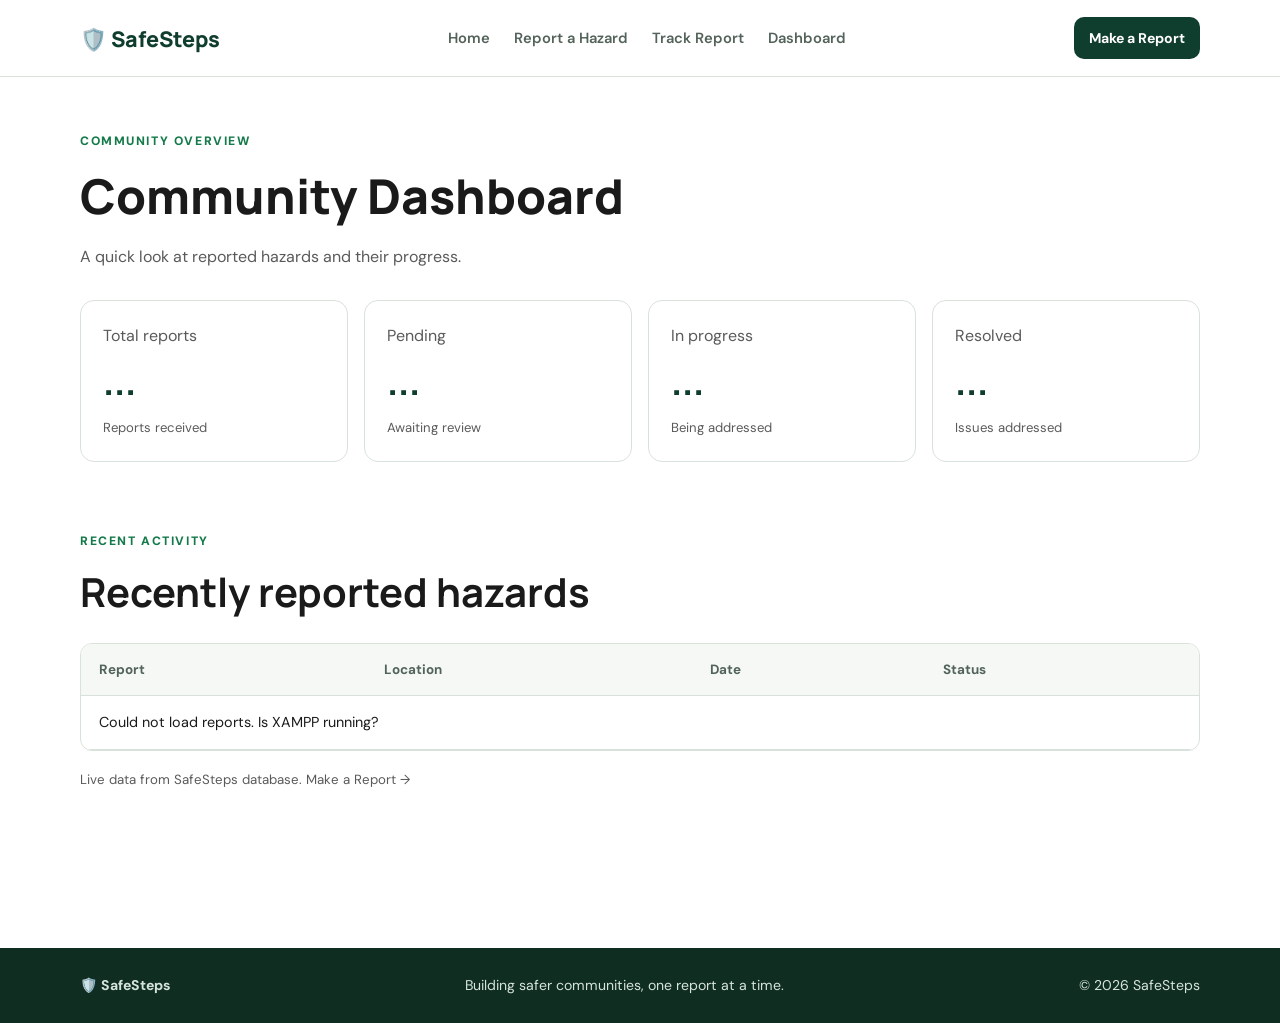
==== dashboard.html @ e87a07fa "SafeSteps first version" ====
<!DOCTYPE html>
<html lang="en">
<head>
  <meta charset="UTF-8">
  <meta name="viewport" content="width=device-width, initial-scale=1.0">
  <title>Dashboard | SafeSteps</title>
  <link rel="stylesheet" href="css/design.css">
</head>
<body>

  <header class="site-header">
    <nav class="container navbar">
      <a class="logo" href="index.html">🛡️ SafeSteps</a>
      <ul class="nav-links">
        <li><a href="index.html">Home</a></li>
        <li><a href="reports.html">Report a Hazard</a></li>
        <li><a href="track.html">Track Report</a></li>
        <li><a href="dashboard.html">Dashboard</a></li>
      </ul>
      <a class="button small" href="reports.html">Make a Report</a>
    </nav>
  </header>

  <main class="container page">
    <p class="eyebrow">COMMUNITY OVERVIEW</p>
    <h1>Community Dashboard</h1>
    <p class="muted">A quick look at reported hazards and their progress.</p>

    <div class="stats">
      <article class="stat">
        <p>Total reports</p>
        <strong id="totalCount">...</strong>
        <span>Reports received</span>
      </article>
      <article class="stat">
        <p>Pending</p>
        <strong id="pendingCount">...</strong>
        <span>Awaiting review</span>
      </article>
      <article class="stat">
        <p>In progress</p>
        <strong id="progressCount">...</strong>
        <span>Being addressed</span>
      </article>
      <article class="stat">
        <p>Resolved</p>
        <strong id="resolvedCount">...</strong>
        <span>Issues addressed</span>
      </article>
    </div>

    <section class="section">
      <p class="eyebrow">RECENT ACTIVITY</p>
      <h2>Recently reported hazards</h2>
      <div class="table-wrap">
        <table>
          <thead>
            <tr>
              <th>Report</th>
              <th>Location</th>
              <th>Date</th>
              <th>Status</th>
            </tr>
          </thead>
          <tbody id="reportsTable">
            <tr><td colspan="4">Loading live reports...</td></tr>
          </tbody>
        </table>
      </div>
      <p class="hint">Live data from SafeSteps database. <a href="reports.html">Make a Report →</a></p>
    </section>
  </main>

  <footer>
    <div class="container footer">
      <strong>🛡️ SafeSteps</strong>
      <span>Building safer communities, one report at a time.</span>
      <span>© 2026 SafeSteps</span>
    </div>
  </footer>

<script>
async function loadDashboard() {
  try {
    const res = await fetch('get_reports.php');
    const data = await res.json();
    if (!data.success) throw new Error('Failed');
    document.getElementById('totalCount').textContent = data.counts.total;
    document.getElementById('pendingCount').textContent = data.counts.pending;
    document.getElementById('progressCount').textContent = data.counts.progress;
    document.getElementById('resolvedCount').textContent = data.counts.resolved;

    const tbody = document.getElementById('reportsTable');
    if (data.reports.length === 0) {
      tbody.innerHTML = '<tr><td colspan="4">No reports yet.</td></tr>';
      return;
    }
    tbody.innerHTML = data.reports.map(r => {
      const date = new Date(r.created_at).toLocaleDateString('en-GB', {day:'numeric', month:'short', year:'numeric'});
      const cls = r.status.toLowerCase() === 'pending' ? 'pending' : r.status.toLowerCase().includes('progress') ? 'progress' : 'resolved';
      return `<tr><td>${r.hazard_type} <br><small>${r.reference_number}</small></td><td>${r.location}</td><td>${date}</td><td><span class="status ${cls}">${r.status}</span></td></tr>`;
    }).join('');
  } catch(e) {
    document.getElementById('reportsTable').innerHTML = '<tr><td colspan="4">Could not load reports. Is XAMPP running?</td></tr>';
  }
}
loadDashboard();
</script>
</body>
</html>
---- css/design.css ----
@import url('https://fonts.googleapis.com/css2?family=DM+Sans:wght@400;500;600;700&family=Manrope:wght@500;600;700;800&display=swap');

:root {
  --green: #147A4A;
  --dark: #0F3D2E;
  --ink: #1A1A1A;
  --muted: #5A5A5A;
  --line: #D9E2DA;
  --soft: #F6F8F6;
  --pale: #EAF3ED;
  --amber: #FFB020;
  --white: #FFFFFF;
}

* {
  box-sizing: border-box;
}

body {
  margin: 0;
  font-family: 'DM Sans', Arial, sans-serif;
  color: var(--ink);
  line-height: 1.6;
}

a {
  text-decoration: none;
  color: inherit;
}

.container {
  width: min(1120px, calc(100% - 40px));
  margin: auto;
}

/* ---------- HEADER / NAV ---------- */
.site-header {
  border-bottom: 1px solid var(--line);
  background: white;
}

.navbar {
  min-height: 76px;
  display: flex;
  align-items: center;
  justify-content: space-between;
  gap: 22px;
}

.logo {
  font: 800 1.35rem Manrope, sans-serif;
  color: var(--dark);
  white-space: nowrap;
}

.nav-links {
  display: flex;
  gap: 24px;
  list-style: none;
  padding: 0;
  margin: 0;
}

.nav-links a {
  font-size: .92rem;
  font-weight: 600;
  color: #53635a;
}

.nav-links a:hover {
  color: var(--green);
}

/* ---------- BUTTONS ---------- */
.button {
  display: inline-block;
  background: var(--green);
  color: white;
  border: 0;
  border-radius: 9px;
  padding: 13px 21px;
  font-weight: 700;
  cursor: pointer;
}

.button:hover {
  background: var(--dark);
}

.button.small {
  padding: 10px 15px;
  font-size: .88rem;
}

.button.outline {
  background: transparent;
  color: var(--green);
  border: 1px solid #b8d5c5;
  margin-left: 8px;
}

.button.light {
  background: white;
  color: var(--dark);
}

/* ---------- HERO ---------- */
.hero {
  background: linear-gradient(120deg, #f1f8f3, #f8fbf8 60%, #e6f2e9);
}

.hero-inner {
  min-height: 500px;
  display: grid;
  grid-template-columns: 1.2fr .8fr;
  align-items: center;
  gap: 60px;
  padding-top: 50px;
  padding-bottom: 50px;
}

.eyebrow {
  font-size: .76rem;
  font-weight: 800;
  letter-spacing: .13em;
  color: var(--green);
  margin: 0 0 12px;
}

.hero h1 {
  font: 800 clamp(3rem, 6vw, 5rem)/1.08 Manrope, sans-serif;
  letter-spacing: -.05em;
  margin: 0;
}

.hero h1 span {
  color: var(--green);
}

.intro {
  max-width: 550px;
  color: var(--muted);
  font-size: 1.1rem;
  margin: 22px 0 28px;
}

.hero-box {
  padding: 40px;
  border-radius: 22px;
  background: white;
  box-shadow: 0 14px 40px #123c2a14;
}

.shield {
  font-size: 3rem;
}

.hero-box h2 {
  font: 700 2rem Manrope, sans-serif;
}

.hero-box p,
.muted {
  color: var(--muted);
}

/* ---------- SECTIONS / CARDS ---------- */
.section {
  padding-top: 70px;
  padding-bottom: 70px;
}

.section h2,
h2 {
  font: 700 clamp(1.8rem, 4vw, 2.5rem) Manrope, sans-serif;
  margin: 0 0 24px;
}

.cards {
  display: grid;
  grid-template-columns: repeat(3, 1fr);
  gap: 18px;
}

.cards.four {
  grid-template-columns: repeat(4, 1fr);
}

.card {
  padding: 26px;
  border: 1px solid var(--line);
  border-radius: 14px;
  background: white;
}

.card > b {
  color: #9bb9a7;
}

.card h3 {
  font: 700 1.15rem Manrope, sans-serif;
  margin: 16px 0 8px;
}

.card p {
  color: var(--muted);
  margin: 0;
}

.soft {
  background: var(--soft);
}

.callout {
  margin-top: 70px;
  margin-bottom: 70px;
  padding: 38px 44px;
  border-radius: 18px;
  background: var(--dark);
  color: white;
  display: flex;
  justify-content: space-between;
  align-items: center;
  gap: 20px;
}

.callout h2 {
  margin: 0 0 8px;
}

.callout p {
  margin: 0;
  color: #d2e5da;
}

/* ---------- FOOTER ---------- */
footer {
  background: #102d22;
  color: #d6e5dc;
  padding: 26px 0;
}

.footer {
  display: flex;
  justify-content: space-between;
  gap: 18px;
  flex-wrap: wrap;
  font-size: .88rem;
}

/* ---------- PAGE / FORM ---------- */
.page {
  padding-top: 55px;
  padding-bottom: 70px;
  min-height: 70vh;
}

.page h1 {
  font: 800 clamp(2.2rem, 5vw, 3rem) Manrope, sans-serif;
  margin: 0;
}

.form {
  max-width: 850px;
  margin: 30px auto;
  padding: 30px;
  border: 1px solid var(--line);
  border-radius: 16px;
  box-shadow: 0 14px 40px #123c2a10;
}

.form-grid {
  display: grid;
  grid-template-columns: 1fr 1fr;
  gap: 18px;
}

.form label {
  display: flex;
  flex-direction: column;
  gap: 8px;
  font-weight: 700;
  font-size: .92rem;
}

.form input,
.form select,
.form textarea {
  width: 100%;
  padding: 12px;
  border: 1px solid #d7e1da;
  border-radius: 8px;
  font: inherit;
}

.form input:focus,
.form select:focus,
.form textarea:focus {
  outline: 2px solid #b8d5c5;
  border-color: var(--green);
}

.form .wide {
  grid-column: 1 / -1;
}

.hint {
  font-size: .83rem;
  color: var(--muted);
  margin: 18px 0;
}

.track-form {
  max-width: 650px;
}

.track-form label {
  margin-bottom: 18px;
}

/* ---------- STATUS BADGES ---------- */
.status {
  display: inline-block;
  border-radius: 20px;
  padding: 5px 11px;
  font-size: .78rem;
  font-weight: 700;
}

.pending {
  background: #fff3d8;
  color: #8a5b00;
}

.progress {
  background: #e6f0ff;
  color: #245b9a;
}

.resolved {
  background: #e2f5e9;
  color: #1b7545;
}

/* ---------- DASHBOARD STATS / TABLE ---------- */
.stats {
  display: grid;
  grid-template-columns: repeat(4, 1fr);
  gap: 16px;
  margin-top: 30px;
}

.stat {
  padding: 22px;
  border: 1px solid var(--line);
  border-radius: 14px;
}

.stat p,
.stat span {
  color: var(--muted);
  margin: 0;
}

.stat strong {
  display: block;
  font: 800 2.2rem Manrope;
  color: var(--dark);
  margin: 8px 0;
}

.stat span {
  font-size: .82rem;
}

.table-wrap {
  overflow-x: auto;
  border: 1px solid var(--line);
  border-radius: 12px;
}

table {
  width: 100%;
  border-collapse: collapse;
  min-width: 570px;
  text-align: left;
}

th,
td {
  padding: 15px 18px;
  border-bottom: 1px solid var(--line);
}

th {
  background: var(--soft);
  font-size: .84rem;
  color: #52645a;
}

td {
  font-size: .9rem;
}

/* ---------- RESPONSIVE ---------- */
@media (max-width: 850px) {
  .nav-links {
    gap: 12px;
  }

  .navbar > .button {
    display: none;
  }

  .cards.four {
    grid-template-columns: repeat(2, 1fr);
  }

  .stats {
    grid-template-columns: repeat(2, 1fr);
  }
}

@media (max-width: 650px) {
  .container {
    width: calc(100% - 30px);
  }

  .navbar {
    align-items: flex-start;
    flex-direction: column;
    padding: 17px 0;
  }

  .nav-links {
    flex-wrap: wrap;
    gap: 10px 18px;
  }

  .nav-links a {
    font-size: .84rem;
  }

  .hero-inner {
    grid-template-columns: 1fr;
    padding: 45px 0;
    gap: 30px;
  }

  .hero h1 {
    font-size: 3.2rem;
  }

  .cards,
  .cards.four {
    grid-template-columns: 1fr;
  }

  .callout {
    align-items: flex-start;
    flex-direction: column;
    padding: 28px;
    margin-top: 45px;
    margin-bottom: 45px;
  }

  .form {
    padding: 20px;
  }

  .form-grid {
    grid-template-columns: 1fr;
  }

  .form .wide {
    grid-column: auto;
  }

  .stats {
    grid-template-columns: 1fr 1fr;
  }

  .footer {
    flex-direction: column;
  }
}

/* Professional polish - buttons + cards */
a.button, button, .btn, input[type="submit"] {
  background: var(--dark) !important;
  color: white !important;
  border-radius: 10px !important;
  transition: 0.3s;
}
a.button:hover, button:hover {
  background: var(--green) !important;
  transform: translateY(-2px);
}

/* Make hero section look professional */
.hero, .hero-section, .intro {
  background: linear-gradient(135deg, #0F3D2E 0%, #147A4A 100%) !important;
  color: white !important;
  border-radius: 20px !important;
  padding: 40px !important;
  margin: 20px !important;
}
.hero h1, .hero h2, .hero p {
  color: white !important;
}
.hero span, .hero em {
  color: #FFB020 !important;
}

/* Fix hero buttons - make them pop */
.hero a.button, .hero button, .hero .btn {
  background: #FFB020 !important;
  color: #0F3D2E !important;
  font-weight: 700 !important;
}
.hero a.button:last-child, .hero .btn:last-child {
  background: transparent !important;
  color: white !important;
  border: 2px solid white !important;
}

/* Hero logo in white box */
.hero-box {
  text-align: center !important;
}
.hero-logo {
  width: 140px !important;
  height: auto !important;
  margin-bottom: 10px !important;
}

/* Hero logo - big and centred */
.hero-box {
  text-align: center !important;
  padding: 24px 20px !important;
  display: flex !important;
  flex-direction: column !important;
  align-items: center !important;
  justify-content: center !important;
  min-height: 260px !important;
}
.hero-logo {
  width: 200px !important;
  height: auto !important;
  object-fit: contain !important;
  display: block !important;
  margin-bottom: 16px !important;
}
.hero-box h2 {
  padding: 0 !important;
  margin: 0 0 8px 0 !important;
}
.hero-box p {
  padding: 0 !important;
  margin: 0 !important;
}
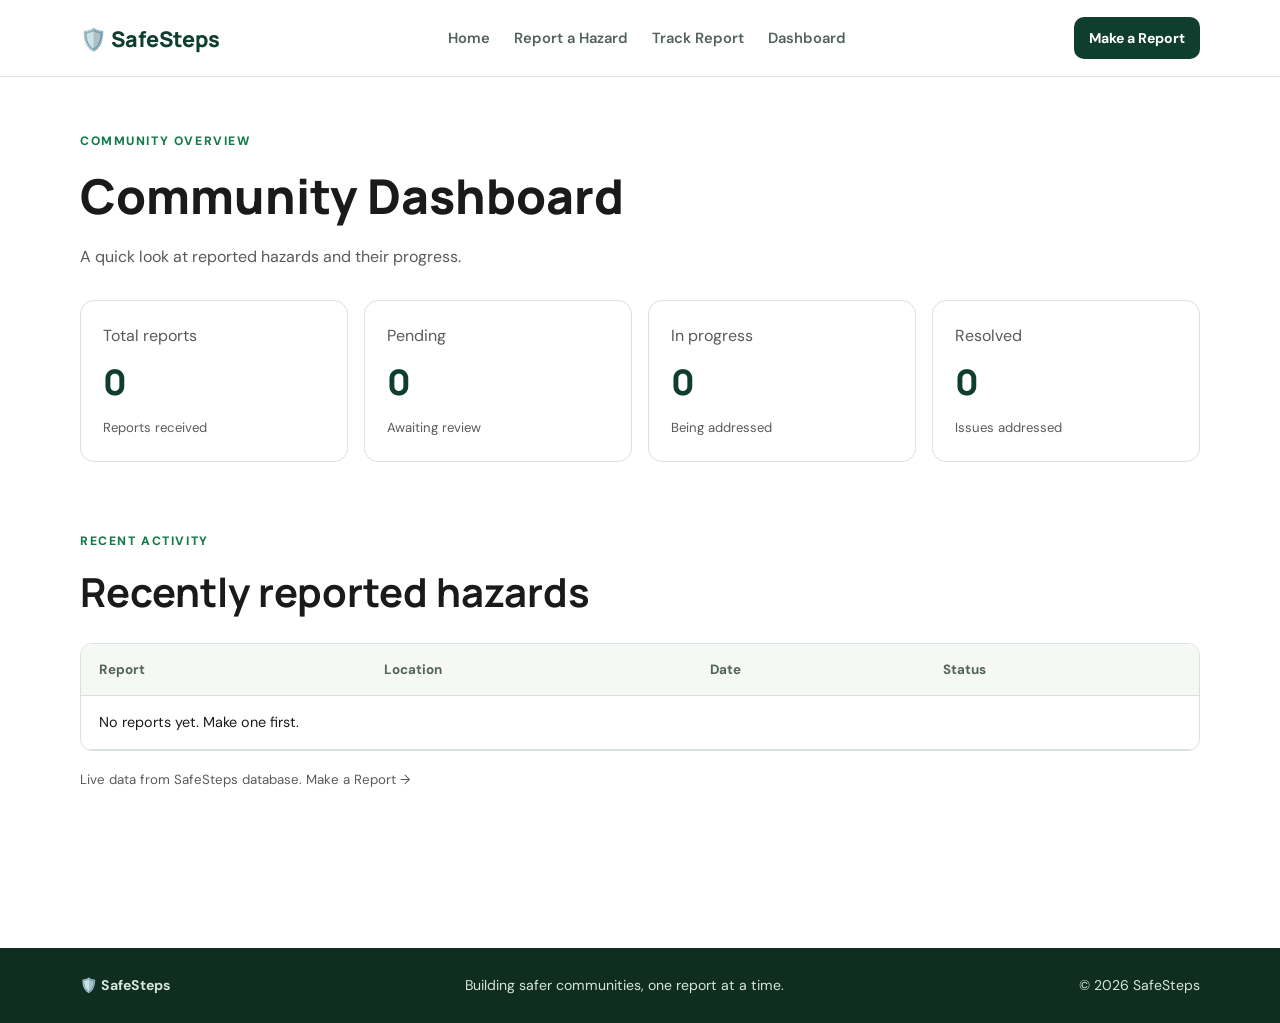
==== commit 4ae43180: "Implement local storage fallback for dashboard reports Updated the dashboard to use local storage as" ====
--- a/dashboard.html
+++ b/dashboard.html
@@ -85,26 +85,23 @@
     const res = await fetch('get_reports.php');
     const data = await res.json();
     if (!data.success) throw new Error('Failed');
-    document.getElementById('totalCount').textContent = data.counts.total;
-    document.getElementById('pendingCount').textContent = data.counts.pending;
-    document.getElementById('progressCount').textContent = data.counts.progress;
-    document.getElementById('resolvedCount').textContent = data.counts.resolved;
-
+    // ... your existing code to fill counts/table ...
+  } catch(e) {
+    // Fallback: use reports saved in browser
+    const reports = JSON.parse(localStorage.getItem('safesteps_reports') || '[]');
+    document.getElementById('totalCount').textContent = reports.length;
+    document.getElementById('pendingCount').textContent = reports.filter(r=>r.status==='Pending').length;
+    document.getElementById('progressCount').textContent = reports.filter(r=>r.status==='In Progress').length;
+    document.getElementById('resolvedCount').textContent = reports.filter(r=>r.status==='Resolved').length;
     const tbody = document.getElementById('reportsTable');
-    if (data.reports.length === 0) {
-      tbody.innerHTML = '<tr><td colspan="4">No reports yet.</td></tr>';
+    if (reports.length === 0) {
+      tbody.innerHTML = '<tr><td colspan="4">No reports yet. Make one first.</td></tr>';
       return;
     }
-    tbody.innerHTML = data.reports.map(r => {
-      const date = new Date(r.created_at).toLocaleDateString('en-GB', {day:'numeric', month:'short', year:'numeric'});
-      const cls = r.status.toLowerCase() === 'pending' ? 'pending' : r.status.toLowerCase().includes('progress') ? 'progress' : 'resolved';
-      return `<tr><td>${r.hazard_type} <br><small>${r.reference_number}</small></td><td>${r.location}</td><td>${date}</td><td><span class="status ${cls}">${r.status}</span></td></tr>`;
-    }).join('');
-  } catch(e) {
-    document.getElementById('reportsTable').innerHTML = '<tr><td colspan="4">Could not load reports. Is XAMPP running?</td></tr>';
+    tbody.innerHTML = reports.map(r => `<tr><td>${r.title}<br><small>${r.id}</small></td><td>-</td><td>${r.date}</td><td><span class="status">${r.status}</span></td></tr>`).join('');
   }
 }
 loadDashboard();
 </script>
 </body>
-</html>+</html>
